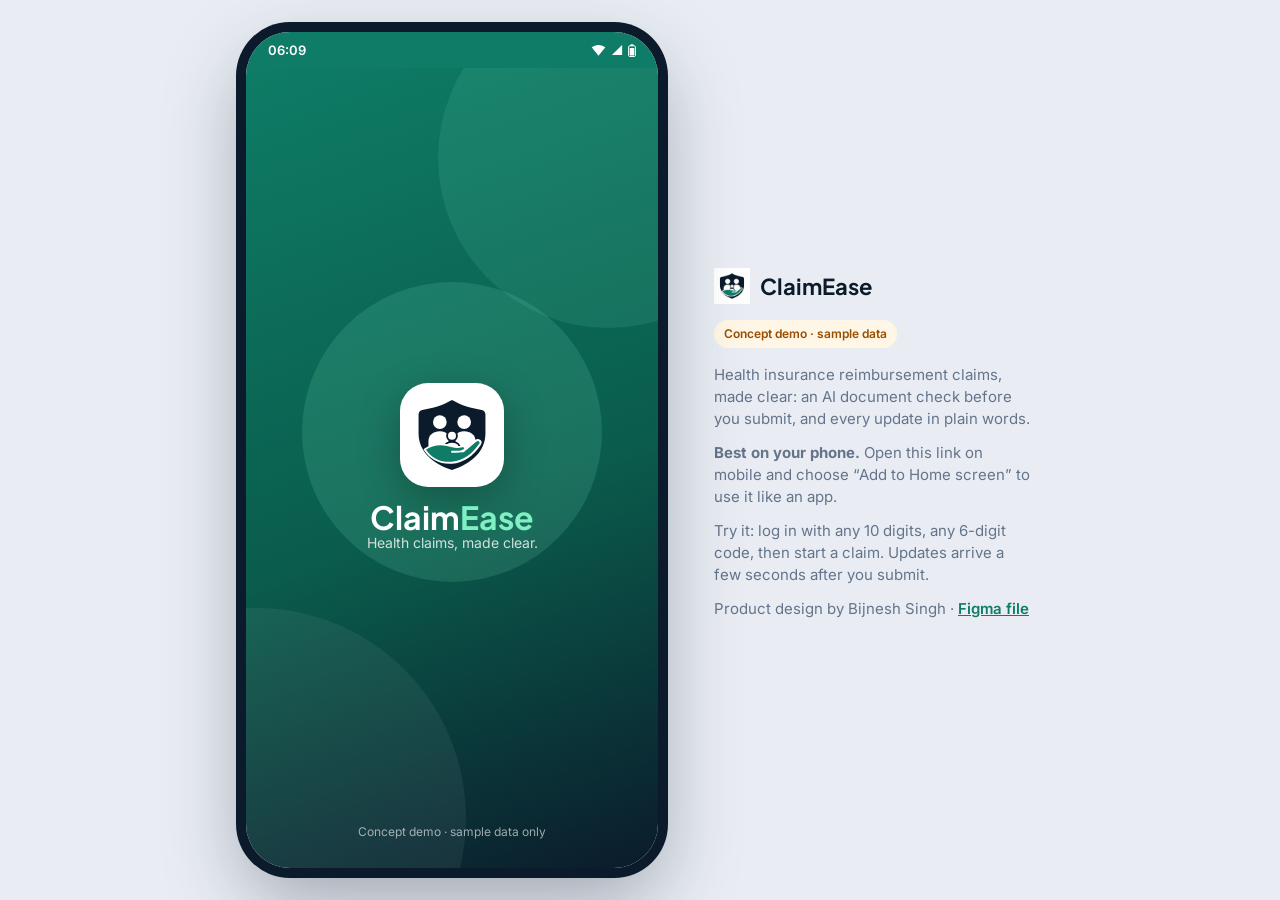
==== public/index.html @ 0f5207ca "Serve the demo from public/ with a Cloudflare config Move the site into public/ and add wrangler.jso" ====
<!DOCTYPE html>
<html lang="en">
<head>
<meta charset="utf-8">
<meta name="viewport" content="width=device-width, initial-scale=1, viewport-fit=cover">
<title>ClaimEase – Health claims, made clear (concept demo)</title>
<meta name="description" content="ClaimEase concept demo: file a health insurance reimbursement claim with an AI document check and plain-language updates. Product design case study by Bijnesh Singh. Sample data only.">
<meta name="theme-color" content="#FFFFFF">
<meta name="apple-mobile-web-app-capable" content="yes">
<meta name="mobile-web-app-capable" content="yes">
<meta name="apple-mobile-web-app-status-bar-style" content="default">
<meta name="apple-mobile-web-app-title" content="ClaimEase">
<meta property="og:title" content="ClaimEase – concept demo">
<meta property="og:description" content="Health claims, made clear. A product design case study by Bijnesh Singh.">
<meta property="og:image" content="icons/og.jpg">
<link rel="manifest" href="manifest.webmanifest">
<link rel="icon" type="image/png" sizes="192x192" href="icons/icon-192.png">
<link rel="apple-touch-icon" href="icons/apple-touch-icon.png">
<link rel="preconnect" href="https://fonts.googleapis.com">
<link rel="preconnect" href="https://fonts.gstatic.com" crossorigin>
<link href="https://fonts.googleapis.com/css2?family=Inter:wght@400;500;600;700&family=Plus+Jakarta+Sans:wght@600;700&display=swap" rel="stylesheet">
<link rel="stylesheet" href="styles.css">
</head>
<body>
<div id="stage">
  <div id="device">
    <div class="fake-status" aria-hidden="true"><span id="clk">11:26</span><span style="display:flex;gap:5px;align-items:center"><svg width="15" height="12" viewBox="0 0 24 20"><path d="M12 19.5L0.6 5.6C3.7 3 7.6 1.5 12 1.5s8.3 1.5 11.4 4.1z" fill="currentColor"/></svg><svg width="12" height="12" viewBox="0 0 20 20"><path d="M1.5 18.5h17v-17z" fill="currentColor"/></svg><svg width="8" height="13" viewBox="0 0 12 20"><rect x="3.5" y=".5" width="5" height="2.5" rx="1" fill="currentColor"/><rect x=".75" y="2.75" width="10.5" height="16.5" rx="2" fill="none" stroke="currentColor" stroke-width="1.5"/><rect x="2.5" y="6" width="7" height="11.5" rx="1" fill="currentColor"/></svg></span></div>
    <main id="view"></main>
  </div>
  <aside id="side">
    <div class="brand"><img src="icons/icon-192.png" width="36" height="36" alt="">ClaimEase</div>
    <span class="tag">Concept demo · sample data</span>
    <p>Health insurance reimbursement claims, made clear: an AI document check before you submit, and every update in plain words.</p>
    <p><b>Best on your phone.</b> Open this link on mobile and choose “Add to Home screen” to use it like an app.</p>
    <p>Try it: log in with any 10 digits, any 6-digit code, then start a claim. Updates arrive a few seconds after you submit.</p>
    <p class="small">Product design by Bijnesh Singh · <a href="https://www.figma.com/design/u7mRl43tPDWXc9V9dxMxQf" target="_blank" rel="noopener">Figma file</a></p>
  </aside>
</div>
<noscript>This demo needs JavaScript.</noscript>
<script src="app.js"></script>
</body>
</html>
---- public/styles.css ----
/* ClaimEase design system tokens (from Figma page 02) */
:root{
  --navy:#0B1B2B; --navy-800:#132A40; --teal:#0E7C66; --teal-800:#0A5C4C; --mint:#7EF0C4; --teal-50:#E8FAF3;
  --canvas:#F4F6FA; --surface:#FFFFFF; --subtle:#EEF2F7; --border:#E2E8F0; --border-strong:#CBD5E1;
  --text:#0B1B2B; --text-2:#64748B; --text-3:#94A3B8;
  --crit:#C8323A; --crit-bg:#FFF1F1; --warn:#9A4D00; --warn-bg:#FFF6E5; --info:#1D4ED8; --info-bg:#EEF4FF;
  --s1:4px; --s2:8px; --s3:12px; --s4:16px; --s5:20px; --s6:24px; --s8:32px;
  --r-sm:8px; --r-md:12px; --r-lg:16px; --r-xl:24px;
  --e1:0 1px 3px rgba(11,27,43,.08); --e2:0 4px 12px rgba(11,27,43,.10); --e3:0 12px 32px rgba(11,27,43,.16);
  --head:'Plus Jakarta Sans',Inter,system-ui,sans-serif; --body:Inter,system-ui,-apple-system,'Segoe UI',Roboto,sans-serif;
  --safe-b:env(safe-area-inset-bottom,0px); --safe-t:env(safe-area-inset-top,0px);
}
*{box-sizing:border-box;margin:0;padding:0;-webkit-tap-highlight-color:transparent}
html,body{height:100%}
body{font-family:var(--body);color:var(--text);background:var(--canvas);font-size:14px;line-height:20px;-webkit-font-smoothing:antialiased;overscroll-behavior:none}
button{font:inherit;color:inherit;border:none;background:none;cursor:pointer}
input{font:inherit;color:inherit}
h1,h2,h3{font-family:var(--head);letter-spacing:-.015em}
h1{font-size:24px;line-height:32px;font-weight:700}
h2{font-size:20px;line-height:28px;font-weight:600}
h3{font-size:17px;line-height:24px;font-weight:600}
.muted{color:var(--text-2)} .small{font-size:12px;line-height:16px} .strong{font-weight:600}
.over{font-size:11px;line-height:16px;font-weight:700;letter-spacing:.06em;text-transform:uppercase;color:var(--text-2)}

/* ---------- Shell: full screen on phones, phone frame on desktop ---------- */
#stage{min-height:100%;display:flex;justify-content:center;align-items:center}
#device{position:relative;width:100%;height:100dvh;background:var(--canvas);overflow:hidden;display:flex;flex-direction:column}
#side{display:none}
.fake-status{display:none}
@media (min-width:760px){
  body{background:#E9EDF3}
  #stage{gap:56px;padding:32px}
  #device{width:412px;height:min(880px,calc(100dvh - 64px));border-radius:44px;box-shadow:0 0 0 10px #0B1B2B,0 30px 80px rgba(11,27,43,.35)}
  .fake-status{display:flex;height:36px;flex:none;align-items:center;justify-content:space-between;padding:0 22px;font-size:13px;font-weight:600;background:inherit;z-index:5}
  #side{display:block;max-width:320px}
  #side .brand{display:flex;align-items:center;gap:10px;font-family:var(--head);font-size:22px;font-weight:700;margin-bottom:16px}
  #side p{color:var(--text-2);margin-bottom:12px;font-size:15px;line-height:22px}
  #side .tag{display:inline-block;background:var(--warn-bg);color:var(--warn);font-size:12px;font-weight:600;border-radius:999px;padding:4px 10px;margin-bottom:16px}
  #side a{color:var(--teal);font-weight:600}
}
#view{position:relative;flex:1;min-height:0}
.screen{position:absolute;inset:0;display:flex;flex-direction:column;background:var(--canvas)}
.screen.in-push{animation:pushIn .32s cubic-bezier(.2,.8,.2,1)}
.screen.in-pop{animation:popIn .32s cubic-bezier(.2,.8,.2,1)}
.screen.in-fade{animation:fadeIn .35s ease}
@keyframes pushIn{from{transform:translateX(28%);opacity:.4}to{transform:none;opacity:1}}
@keyframes popIn{from{transform:translateX(-18%);opacity:.4}to{transform:none;opacity:1}}
@keyframes fadeIn{from{opacity:0}to{opacity:1}}
@media (prefers-reduced-motion:reduce){.screen.in-push,.screen.in-pop{animation:fadeIn .2s ease}}

.content{flex:1;overflow-y:auto;-webkit-overflow-scrolling:touch;padding:var(--s4) var(--s4) var(--s6)}
.content.flush{padding:0}
.stack>*+*{margin-top:var(--s3)} .stack-lg>*+*{margin-top:var(--s4)}
.row{display:flex;align-items:center;gap:var(--s3)} .grow{flex:1;min-width:0}
.between{display:flex;justify-content:space-between;align-items:center;gap:var(--s3)}

/* App bar */
.appbar{flex:none;height:56px;display:flex;align-items:center;gap:4px;padding:0 8px 0 4px;background:var(--surface);border-bottom:1px solid var(--border)}
.appbar.root{padding:0 16px;gap:8px}
.appbar .title{flex:1;font-family:var(--head);font-size:17px;font-weight:600;white-space:nowrap;overflow:hidden;text-overflow:ellipsis}
.appbar .step{font-size:12px;color:var(--text-2);padding-right:8px}
.wordmark{font-family:var(--head);font-size:18px;font-weight:700;flex:1}
.wordmark span{color:var(--teal)}
.iconbtn{width:44px;height:44px;border-radius:22px;display:flex;align-items:center;justify-content:center;flex:none;position:relative}
.iconbtn:active{background:var(--subtle)}
.dot{position:absolute;top:10px;right:11px;width:8px;height:8px;border-radius:4px;background:var(--crit);border:2px solid #fff}
.avatar{width:36px;height:36px;border-radius:18px;background:var(--teal-50);color:var(--teal);display:flex;align-items:center;justify-content:center;font-weight:700;font-size:14px;flex:none}
.progress4{display:flex;gap:4px;padding:10px 16px 0;background:var(--canvas)}
.progress4 i{flex:1;height:4px;border-radius:2px;background:var(--border)}
.progress4 i.on{background:var(--teal)}

/* Buttons */
.btn{height:52px;border-radius:var(--r-md);display:flex;align-items:center;justify-content:center;gap:8px;font-weight:600;font-size:16px;padding:0 24px;width:100%;transition:transform .08s,background .15s}
.btn:active{transform:scale(.985)}
.btn.md{height:44px;font-size:14px;padding:0 16px}
.btn.primary{background:var(--teal);color:#fff} .btn.primary:active{background:var(--teal-800)}
.btn.secondary{background:var(--surface);border:1px solid var(--border-strong);color:var(--text)} .btn.secondary:active{background:var(--subtle)}
.btn.tertiary{background:none;color:var(--teal)} .btn.tertiary:active{background:var(--teal-50)}
.btn.mint{background:var(--mint);color:var(--navy)}
.btn:disabled{background:var(--border);color:var(--text-3);border-color:transparent;cursor:default;transform:none}
.link{color:var(--teal);font-weight:600}
.footer{flex:none;background:var(--surface);border-top:1px solid var(--border);padding:12px 16px calc(16px + var(--safe-b));box-shadow:var(--e2)}
.footer .btn+.btn{margin-top:8px}
.footnote{display:flex;gap:6px;align-items:flex-start;justify-content:center;font-size:12px;line-height:16px;color:var(--text-2);text-align:center;margin-bottom:10px}

/* Cards */
.card{background:var(--surface);border:1px solid var(--border);border-radius:var(--r-lg);padding:var(--s4);box-shadow:var(--e1)}
.card.tap{cursor:pointer;transition:transform .08s} .card.tap:active{transform:scale(.99)}
.hero{background:var(--navy);color:#fff;border-radius:var(--r-xl);padding:20px;position:relative;overflow:hidden}
.hero .pill{display:inline-block;background:rgba(255,255,255,.12);color:#fff;font-size:12px;font-weight:600;border-radius:999px;padding:4px 10px}
.hero h2{color:#fff;margin:12px 0 6px;font-size:22px}
.hero p{color:rgba(255,255,255,.75);max-width:62%}
.hero .art{position:absolute;right:-18px;top:-10px;width:150px;height:150px}
.chip{display:inline-flex;align-items:center;gap:4px;height:24px;padding:0 10px 0 8px;border-radius:999px;font-size:12px;font-weight:600;white-space:nowrap}
.chip.success{background:var(--teal-50);color:var(--teal)} .chip.warning{background:var(--warn-bg);color:var(--warn)}
.chip.critical{background:var(--crit-bg);color:var(--crit)} .chip.info{background:var(--info-bg);color:var(--info)}
.chip.neutral{background:var(--subtle);color:#475569} .chip.brand{background:var(--mint);color:var(--navy)}
.kv{display:grid;grid-template-columns:1fr 1fr;gap:12px}
.kv .k{font-size:12px;color:var(--text-2)} .kv .v{font-weight:600}
.bar{height:6px;border-radius:3px;background:var(--subtle);overflow:hidden} .bar i{display:block;height:100%;background:var(--teal);border-radius:3px}
.tag{display:inline-flex;align-items:center;height:28px;padding:0 12px;border-radius:999px;background:var(--info-bg);color:var(--info);font-size:12px;font-weight:600}
.empty{border:1px dashed var(--border-strong);border-radius:var(--r-lg);padding:24px;text-align:center;color:var(--text-2);background:var(--surface)}

/* Lists, docs */
.list>.item{display:flex;align-items:center;gap:12px;padding:14px 0;border-top:1px solid var(--border)}
.list>.item:first-child{border-top:none}
.thumb{width:44px;height:52px;border-radius:var(--r-sm);background:var(--subtle);display:flex;align-items:center;justify-content:center;flex:none;overflow:hidden}
.doc{background:var(--surface);border:1px solid var(--border);border-radius:var(--r-lg);padding:14px 16px}
.doc.check{background:var(--crit-bg);border-color:var(--crit)}
.doc.missing{border-style:dashed;border-color:var(--border-strong)}
.doc .actions{display:flex;gap:8px;margin-top:12px}
.sumtiles{display:grid;grid-template-columns:repeat(3,1fr);gap:8px}
.sumtiles div{border-radius:var(--r-md);padding:10px 4px;text-align:center}
.sumtiles b{display:block;font-family:var(--head);font-size:20px;line-height:28px}
.sumtiles span{font-size:12px;font-weight:600}
.aipill{display:inline-flex;align-items:center;gap:6px;background:var(--navy);color:#fff;border-radius:999px;padding:6px 12px;font-size:12px;font-weight:600}
.secthead{display:flex;align-items:center;gap:6px;margin:20px 0 8px}

/* Forms */
.field label{display:block;font-weight:600;margin-bottom:6px}
.input{height:52px;border:1px solid var(--border-strong);border-radius:var(--r-md);background:var(--surface);display:flex;align-items:center;gap:10px;padding:0 16px;transition:border-color .15s,box-shadow .15s}
.input:focus-within{border:2px solid var(--teal);box-shadow:0 0 0 3px rgba(14,124,102,.18)}
.input.error{border:2px solid var(--crit)}
.input input{border:none;outline:none;background:none;flex:1;min-width:0;font-size:16px}
.input .pre{color:var(--text-2);font-size:16px;font-weight:500}
.otp{display:flex;gap:8px}
.otp input{width:100%;height:56px;border:1px solid var(--border-strong);border-radius:var(--r-md);text-align:center;font-family:var(--head);font-size:20px;font-weight:600;background:var(--surface);outline:none}
.otp input:focus{border:2px solid var(--navy)}
.otp.error input{border:2px solid var(--crit);color:var(--crit)}
.otp.error{animation:shake .35s}
@keyframes shake{20%,60%{transform:translateX(-6px)}40%,80%{transform:translateX(6px)}}
.choice{display:flex;align-items:center;gap:12px;background:var(--surface);border:1px solid var(--border);border-radius:var(--r-lg);padding:14px 16px;cursor:pointer;width:100%;text-align:left}
.choice.on{background:var(--teal-50);border:2px solid var(--teal)}
.radio{width:22px;height:22px;border-radius:11px;border:2px solid var(--border-strong);flex:none;display:flex;align-items:center;justify-content:center}
.choice.on .radio{border:none;background:var(--teal)} .choice.on .radio:after{content:'';width:8px;height:8px;border-radius:4px;background:#fff}
.cbx{display:flex;gap:12px;align-items:flex-start;min-height:44px;cursor:pointer}
.cbx .box{width:22px;height:22px;border-radius:4px;border:2px solid var(--border-strong);flex:none;display:flex;align-items:center;justify-content:center;margin-top:1px;background:#fff}
.cbx.on .box{background:var(--teal);border-color:var(--teal)}

/* Timeline */
.tl{position:relative}
.tl .st{display:flex;gap:12px;position:relative;padding-bottom:18px}
.tl .st:last-child{padding-bottom:0}
.tl .st:not(:last-child):before{content:'';position:absolute;left:11px;top:26px;bottom:2px;width:2px;background:var(--border)}
.tl .st.done:not(:last-child):before{background:var(--teal)}
.tl .mk{width:24px;height:24px;border-radius:12px;flex:none;display:flex;align-items:center;justify-content:center;background:#fff;border:2px solid var(--border-strong);z-index:1}
.tl .done .mk{background:var(--teal);border-color:var(--teal)}
.tl .cur .mk{border:6px solid var(--teal);animation:pulse 1.8s infinite}
.tl .pause .mk{background:var(--warn-bg);border-color:var(--warn)}
@keyframes pulse{0%{box-shadow:0 0 0 0 rgba(14,124,102,.35)}70%{box-shadow:0 0 0 10px rgba(14,124,102,0)}100%{box-shadow:0 0 0 0 rgba(14,124,102,0)}}
.tl .cur .box,.tl .pause .box{background:var(--teal-50);border-radius:var(--r-md);padding:10px 12px;margin-top:4px}
.tl .pause .box{background:var(--warn-bg)}
.tl .up .t{color:var(--text-2);font-weight:500}

/* Claim header (dark) */
.claimhead{background:linear-gradient(135deg,#0B1B2B,#123349);color:#fff;border-radius:var(--r-xl);padding:18px}
.claimhead .id{font-family:var(--head);font-size:22px;font-weight:700}
.claimhead .sub{color:rgba(255,255,255,.7);font-size:13px}
.claimhead .boxes{display:grid;grid-template-columns:1fr 1fr;gap:8px;margin-top:14px}
.claimhead .boxes div{background:rgba(255,255,255,.08);border-radius:var(--r-md);padding:10px 12px}
.claimhead .boxes .k{font-size:12px;color:rgba(255,255,255,.65)} .claimhead .boxes .v{font-family:var(--head);font-size:18px;font-weight:700}
.banner{display:flex;gap:12px;border-radius:var(--r-md);padding:12px 14px;border-left:4px solid}
.banner.ok{background:var(--teal-50);border-color:var(--teal)} .banner.crit{background:var(--crit-bg);border-color:var(--crit)}
.banner.info{background:var(--info-bg);border-color:var(--info)}

/* Bottom nav */
.tabbar{flex:none;display:flex;background:var(--surface);border-top:1px solid var(--border);padding:6px 8px calc(6px + var(--safe-b))}
.tabbar button{flex:1;display:flex;flex-direction:column;align-items:center;gap:2px;font-size:12px;font-weight:600;color:var(--text-2);padding:4px 0}
.tabbar .pill{width:56px;height:30px;border-radius:15px;display:flex;align-items:center;justify-content:center;transition:background .2s}
.tabbar .on{color:var(--teal)} .tabbar .on .pill{background:var(--teal-50)}

/* Sheets, toast */
.scrim{position:absolute;inset:0;background:rgba(11,27,43,.55);z-index:20;animation:fadeIn .2s}
.sheet{position:absolute;left:0;right:0;bottom:0;z-index:21;background:var(--surface);border-radius:24px 24px 0 0;padding:12px 16px calc(24px + var(--safe-b));box-shadow:var(--e3);max-height:88%;overflow-y:auto;animation:up .32s cubic-bezier(.2,.8,.2,1)}
@keyframes up{from{transform:translateY(100%)}to{transform:none}}
.sheet .handle{width:40px;height:4px;border-radius:2px;background:var(--border-strong);margin:0 auto 12px}
.sheet .acts{display:flex;gap:12px;margin-top:20px}
.toast{position:absolute;left:12px;right:12px;top:calc(60px + var(--safe-t));z-index:30;background:var(--navy);color:#fff;border-radius:var(--r-md);padding:12px 14px;display:flex;gap:12px;align-items:center;box-shadow:var(--e2);animation:toastIn .35s cubic-bezier(.2,.8,.2,1);cursor:pointer}
.toast .a{color:var(--mint);font-weight:600;flex:none}
@keyframes toastIn{from{transform:translateY(-16px);opacity:0}to{transform:none;opacity:1}}
.offline{display:flex;align-items:center;gap:10px;background:var(--navy);color:#fff;padding:10px 16px;font-size:13px}

/* Splash, login */
.splash{background:linear-gradient(160deg,#0E7C66 0%,#0A5C4C 55%,#0B1B2B 100%);color:#fff;align-items:center;justify-content:center;text-align:center}
.splash .glow{position:absolute;border-radius:50%;background:var(--mint)}
.splash .tile{width:104px;height:104px;border-radius:28px;background:#fff;display:flex;align-items:center;justify-content:center;box-shadow:0 12px 40px rgba(0,0,0,.25);animation:pop .6s cubic-bezier(.2,1.4,.4,1)}
@keyframes pop{from{transform:scale(.6);opacity:0}to{transform:none;opacity:1}}
.splash .name{font-family:var(--head);font-size:32px;font-weight:700;margin-top:20px}
.splash .name span{color:var(--mint)}
.login-hero{flex:none;height:42%;background:linear-gradient(180deg,#E8FAF3,#EEF4FF);display:flex;flex-direction:column;align-items:center;justify-content:center;position:relative;overflow:hidden}
.login-hero .ring{position:absolute;width:280px;height:280px;border-radius:50%;background:rgba(126,240,196,.28)}
.login-hero .ring2{position:absolute;width:200px;height:200px;border-radius:50%;background:rgba(255,255,255,.7)}
.login-card{flex:1;background:var(--surface);border-radius:28px 28px 0 0;margin-top:-28px;position:relative;padding:28px 20px calc(16px + var(--safe-b));overflow-y:auto}
.trust{display:flex;gap:8px;justify-content:center;flex-wrap:wrap;margin-top:16px}
.trust span{background:var(--teal-50);color:var(--teal-800);font-size:12px;font-weight:600;border-radius:999px;padding:4px 10px}

/* Scan */
.camera{background:#0B1B2B;border-radius:var(--r-lg);height:300px;display:flex;align-items:center;justify-content:center;position:relative;overflow:hidden}
.camera .corner{position:absolute;width:28px;height:28px;border:3px solid var(--mint)}
.camera .scanline{position:absolute;left:12%;right:12%;height:2px;background:var(--mint);box-shadow:0 0 12px var(--mint);animation:scan 2.2s ease-in-out infinite}
@keyframes scan{0%,100%{top:18%}50%{top:80%}}
.caps{display:flex;gap:8px}
.flash{position:absolute;inset:0;background:#fff;animation:flash .3s forwards;pointer-events:none}
@keyframes flash{from{opacity:.9}to{opacity:0}}

/* AI checking */
.checking .spin{width:20px;height:20px;border-radius:10px;border:2.5px solid var(--teal-50);border-top-color:var(--teal);animation:spin .8s linear infinite;flex:none}
@keyframes spin{to{transform:rotate(360deg)}}
.scanbox{width:96px;height:96px;border-radius:24px;background:var(--teal-50);display:flex;align-items:center;justify-content:center;margin:12px auto 16px;position:relative;overflow:hidden}
.scanbox:after{content:'';position:absolute;left:0;right:0;height:3px;background:var(--teal);animation:scan2 1.4s ease-in-out infinite}
@keyframes scan2{0%,100%{top:15%}50%{top:82%}}

/* Chat */
.msgs{display:flex;flex-direction:column;gap:12px}
.msg{max-width:80%} .msg .b{padding:10px 12px;border-radius:4px 16px 16px 16px;background:var(--surface);border:1px solid var(--border)}
.msg.me{align-self:flex-end} .msg.me .b{background:var(--navy);color:#fff;border:none;border-radius:16px 4px 16px 16px}
.msg .t{font-size:11px;color:var(--text-3);margin-top:4px} .msg.me .t{text-align:right}
.qr{display:flex;flex-wrap:wrap;gap:8px}
.qr button{border:1px solid var(--teal);color:var(--teal);border-radius:999px;padding:6px 12px;font-size:13px;font-weight:600;background:var(--surface)}
.composer{flex:none;display:flex;gap:8px;align-items:center;padding:10px 12px calc(10px + var(--safe-b));background:var(--surface);border-top:1px solid var(--border)}
.composer .in{flex:1;height:44px;border-radius:22px;background:var(--canvas);display:flex;align-items:center;padding:0 16px}
.composer input{border:none;background:none;outline:none;flex:1;font-size:15px}
.send{width:44px;height:44px;border-radius:22px;background:var(--teal);display:flex;align-items:center;justify-content:center}
.faq{border-top:1px solid var(--border)} .faq summary{list-style:none;display:flex;justify-content:space-between;align-items:center;padding:14px 0;font-weight:600;cursor:pointer}
.faq summary::-webkit-details-marker{display:none} .faq p{padding:0 0 14px;color:var(--text-2)}
.faq[open] summary svg{transform:rotate(90deg)}
table.pay{width:100%;border-collapse:collapse;font-size:13px}
table.pay th{font-size:11px;text-transform:uppercase;letter-spacing:.05em;color:var(--text-2);text-align:right;font-weight:700;padding:8px 0 8px 12px}
table.pay th:first-child,table.pay td:first-child{text-align:left;padding-left:0}
table.pay td{padding:10px 0 10px 12px;border-top:1px solid var(--border);text-align:right;vertical-align:top;font-variant-numeric:tabular-nums}
table.pay .why{display:block;color:var(--crit);font-size:12px;line-height:16px;margin-top:4px}
table.pay tr.total td{font-weight:700;border-top:2px solid var(--border-strong)}
.stacked{display:flex;height:10px;border-radius:5px;overflow:hidden;gap:2px}
.legend{display:flex;flex-direction:column;gap:6px;margin-top:12px}
.legend .between i{display:inline-block;width:10px;height:10px;border-radius:3px;margin-right:8px;vertical-align:-1px}
.success-ic{width:88px;height:88px;border-radius:44px;background:var(--teal-50);display:flex;align-items:center;justify-content:center;margin:24px auto 16px;animation:pop .6s cubic-bezier(.2,1.4,.4,1)}
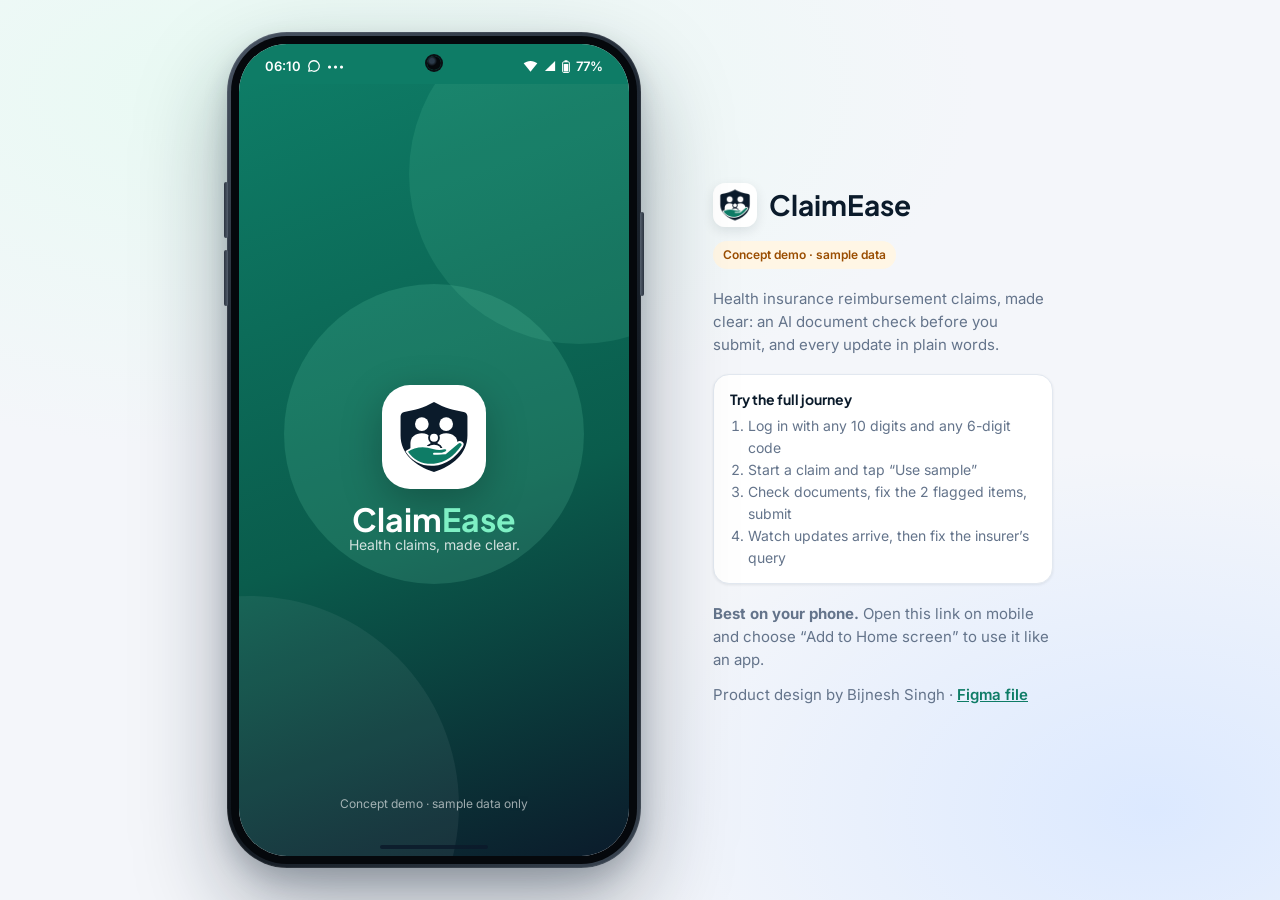
==== commit 392e1692: "Realistic phone frame and richer intro panel on desktop Replace the plain black outline with a moder" ====
--- a/public/index.html
+++ b/public/index.html
@@ -23,16 +23,20 @@
 </head>
 <body>
 <div id="stage">
-  <div id="device">
-    <div class="fake-status" aria-hidden="true"><span id="clk">11:26</span><span style="display:flex;gap:5px;align-items:center"><svg width="15" height="12" viewBox="0 0 24 20"><path d="M12 19.5L0.6 5.6C3.7 3 7.6 1.5 12 1.5s8.3 1.5 11.4 4.1z" fill="currentColor"/></svg><svg width="12" height="12" viewBox="0 0 20 20"><path d="M1.5 18.5h17v-17z" fill="currentColor"/></svg><svg width="8" height="13" viewBox="0 0 12 20"><rect x="3.5" y=".5" width="5" height="2.5" rx="1" fill="currentColor"/><rect x=".75" y="2.75" width="10.5" height="16.5" rx="2" fill="none" stroke="currentColor" stroke-width="1.5"/><rect x="2.5" y="6" width="7" height="11.5" rx="1" fill="currentColor"/></svg></span></div>
+  <div class="phone">
+    <span class="hw vol-up" aria-hidden="true"></span><span class="hw vol-down" aria-hidden="true"></span><span class="hw power" aria-hidden="true"></span>
+    <div id="device">
+    <div class="fake-status" aria-hidden="true"><span class="sb-left"><span id="clk">11:26</span><svg width="14" height="14" viewBox="0 0 24 24" fill="none" stroke="currentColor" stroke-width="2.2" stroke-linejoin="round"><path d="M12 3a9 9 0 0 0-7.8 13.5L3 21l4.6-1.2A9 9 0 1 0 12 3z"/></svg><span style="letter-spacing:1px;font-size:10px">•••</span></span><span class="punch"></span><span class="sb-right"><svg width="15" height="12" viewBox="0 0 24 20"><path d="M12 19.5L0.6 5.6C3.7 3 7.6 1.5 12 1.5s8.3 1.5 11.4 4.1z" fill="currentColor"/></svg><svg width="12" height="12" viewBox="0 0 20 20"><path d="M1.5 18.5h17v-17z" fill="currentColor"/></svg><svg width="8" height="13" viewBox="0 0 12 20"><rect x="3.5" y=".5" width="5" height="2.5" rx="1" fill="currentColor"/><rect x=".75" y="2.75" width="10.5" height="16.5" rx="2" fill="none" stroke="currentColor" stroke-width="1.5"/><rect x="2.5" y="6" width="7" height="11.5" rx="1" fill="currentColor"/></svg><span>77%</span></span></div>
     <main id="view"></main>
+    <span class="gesture" aria-hidden="true"></span>
+  </div>
   </div>
   <aside id="side">
-    <div class="brand"><img src="icons/icon-192.png" width="36" height="36" alt="">ClaimEase</div>
+    <div class="brand"><img src="icons/icon-192.png" width="44" height="44" alt="">ClaimEase</div>
     <span class="tag">Concept demo · sample data</span>
     <p>Health insurance reimbursement claims, made clear: an AI document check before you submit, and every update in plain words.</p>
+    <div class="tips"><b>Try the full journey</b><ol><li>Log in with any 10 digits and any 6-digit code</li><li>Start a claim and tap “Use sample”</li><li>Check documents, fix the 2 flagged items, submit</li><li>Watch updates arrive, then fix the insurer’s query</li></ol></div>
     <p><b>Best on your phone.</b> Open this link on mobile and choose “Add to Home screen” to use it like an app.</p>
-    <p>Try it: log in with any 10 digits, any 6-digit code, then start a claim. Updates arrive a few seconds after you submit.</p>
     <p class="small">Product design by Bijnesh Singh · <a href="https://www.figma.com/design/u7mRl43tPDWXc9V9dxMxQf" target="_blank" rel="noopener">Figma file</a></p>
   </aside>
 </div>
--- a/public/styles.css
+++ b/public/styles.css
@@ -27,16 +27,29 @@
 #device{position:relative;width:100%;height:100dvh;background:var(--canvas);overflow:hidden;display:flex;flex-direction:column}
 #side{display:none}
 .fake-status{display:none}
+.phone{display:contents}
+.hw,.gesture,.punch{display:none}
 @media (min-width:760px){
-  body{background:#E9EDF3}
-  #stage{gap:56px;padding:32px}
-  #device{width:412px;height:min(880px,calc(100dvh - 64px));border-radius:44px;box-shadow:0 0 0 10px #0B1B2B,0 30px 80px rgba(11,27,43,.35)}
-  .fake-status{display:flex;height:36px;flex:none;align-items:center;justify-content:space-between;padding:0 22px;font-size:13px;font-weight:600;background:inherit;z-index:5}
-  #side{display:block;max-width:320px}
-  #side .brand{display:flex;align-items:center;gap:10px;font-family:var(--head);font-size:22px;font-weight:700;margin-bottom:16px}
-  #side p{color:var(--text-2);margin-bottom:12px;font-size:15px;line-height:22px}
-  #side .tag{display:inline-block;background:var(--warn-bg);color:var(--warn);font-size:12px;font-weight:600;border-radius:999px;padding:4px 10px;margin-bottom:16px}
+  body{background:radial-gradient(1200px 600px at 20% 10%,#E8FAF3 0%,rgba(232,250,243,0) 60%),radial-gradient(900px 600px at 90% 90%,#DCE9FF 0%,rgba(220,233,255,0) 60%),#F4F6FA}
+  #stage{gap:72px;padding:32px;min-height:100dvh}
+  .phone{display:block;position:relative;flex:none;padding:12px;border-radius:60px;background:linear-gradient(145deg,#4A5564 0%,#1F2833 30%,#0E141B 70%,#3A4552 100%);box-shadow:0 0 0 1px rgba(255,255,255,.08) inset,0 40px 90px rgba(11,27,43,.35),0 12px 24px rgba(11,27,43,.18)}
+  .phone:before{content:'';position:absolute;inset:4px;border-radius:56px;background:#05080C}
+  #device{position:relative;width:390px;height:min(844px,calc(100dvh - 88px));border-radius:48px;z-index:1;--safe-b:16px}
+  .hw{display:block;position:absolute;width:4px;border-radius:2px;background:linear-gradient(90deg,#2B3440,#55606E)}
+  .vol-up{left:-3px;top:150px;height:56px}.vol-down{left:-3px;top:218px;height:56px}.power{right:-3px;top:180px;height:84px;background:linear-gradient(270deg,#2B3440,#55606E)}
+  .fake-status{display:flex;height:40px;flex:none;align-items:center;justify-content:space-between;padding:4px 26px 0;font-size:13px;font-weight:600;background:inherit;z-index:5;position:relative}
+  .sb-left,.sb-right{display:flex;align-items:center;gap:6px}
+  .punch{display:block;position:absolute;left:50%;top:12px;transform:translateX(-50%);width:14px;height:14px;border-radius:7px;background:radial-gradient(circle at 35% 35%,#2B3A4A 0 18%,#05080C 40%);box-shadow:0 0 0 2px #0B0F14}
+  .gesture{display:block;position:absolute;left:50%;bottom:7px;transform:translateX(-50%);width:108px;height:4px;border-radius:2px;background:#0B1B2B;opacity:.85;z-index:40;pointer-events:none}
+  #side{display:block;max-width:340px}
+  #side .brand{display:flex;align-items:center;gap:12px;font-family:var(--head);font-size:28px;font-weight:700;margin-bottom:14px}
+  #side .brand img{border-radius:12px;box-shadow:var(--e2)}
+  #side p{color:var(--text-2);margin-bottom:12px;font-size:15px;line-height:23px}
+  #side .tag{display:inline-block;background:var(--warn-bg);color:var(--warn);font-size:12px;font-weight:600;border-radius:999px;padding:4px 10px;margin-bottom:18px}
   #side a{color:var(--teal);font-weight:600}
+  #side .tips{background:#fff;border:1px solid var(--border);border-radius:16px;padding:14px 16px;margin:18px 0;box-shadow:var(--e1)}
+  #side .tips b{display:block;font-family:var(--head);color:var(--text);margin-bottom:6px}
+  #side .tips ol{margin:0;padding-left:18px;color:var(--text-2);font-size:14px;line-height:22px}
 }
 #view{position:relative;flex:1;min-height:0}
 .screen{position:absolute;inset:0;display:flex;flex-direction:column;background:var(--canvas)}
@@ -86,10 +99,10 @@
 /* Cards */
 .card{background:var(--surface);border:1px solid var(--border);border-radius:var(--r-lg);padding:var(--s4);box-shadow:var(--e1)}
 .card.tap{cursor:pointer;transition:transform .08s} .card.tap:active{transform:scale(.99)}
-.hero{background:var(--navy);color:#fff;border-radius:var(--r-xl);padding:20px;position:relative;overflow:hidden}
-.hero .pill{display:inline-block;background:rgba(255,255,255,.12);color:#fff;font-size:12px;font-weight:600;border-radius:999px;padding:4px 10px}
+.hero{background:var(--navy);color:#fff;border-radius:16px;padding:20px;position:relative;overflow:hidden}
+.hero .pill{display:inline-block;background:#16304A;color:#E2E8F0;font-size:12px;font-weight:600;border-radius:999px;padding:4px 10px}
 .hero h2{color:#fff;margin:12px 0 6px;font-size:22px}
-.hero p{color:rgba(255,255,255,.75);max-width:62%}
+.hero p{color:#CBD5E1;max-width:210px}
 .hero .art{position:absolute;right:-18px;top:-10px;width:150px;height:150px}
 .chip{display:inline-flex;align-items:center;gap:4px;height:24px;padding:0 10px 0 8px;border-radius:999px;font-size:12px;font-weight:600;white-space:nowrap}
 .chip.success{background:var(--teal-50);color:var(--teal)} .chip.warning{background:var(--warn-bg);color:var(--warn)}
@@ -146,22 +159,22 @@
 .tl .mk{width:24px;height:24px;border-radius:12px;flex:none;display:flex;align-items:center;justify-content:center;background:#fff;border:2px solid var(--border-strong);z-index:1}
 .tl .done .mk{background:var(--teal);border-color:var(--teal)}
 .tl .cur .mk{border:6px solid var(--teal);animation:pulse 1.8s infinite}
-.tl .pause .mk{background:var(--warn-bg);border-color:var(--warn)}
+.tl .pause .mk{background:#fff;border:6px solid var(--crit)}
 @keyframes pulse{0%{box-shadow:0 0 0 0 rgba(14,124,102,.35)}70%{box-shadow:0 0 0 10px rgba(14,124,102,0)}100%{box-shadow:0 0 0 0 rgba(14,124,102,0)}}
 .tl .cur .box,.tl .pause .box{background:var(--teal-50);border-radius:var(--r-md);padding:10px 12px;margin-top:4px}
-.tl .pause .box{background:var(--warn-bg)}
+.tl .pause .box{background:var(--crit-bg);color:var(--crit)}
 .tl .up .t{color:var(--text-2);font-weight:500}
 
 /* Claim header (dark) */
-.claimhead{background:linear-gradient(135deg,#0B1B2B,#123349);color:#fff;border-radius:var(--r-xl);padding:18px}
+.claimhead{background:linear-gradient(135deg,#0E6B58 0%,#0B2A34 60%,#0B1B2B 100%);color:#fff;border-radius:16px;padding:16px}
 .claimhead .id{font-family:var(--head);font-size:22px;font-weight:700}
 .claimhead .sub{color:rgba(255,255,255,.7);font-size:13px}
 .claimhead .boxes{display:grid;grid-template-columns:1fr 1fr;gap:8px;margin-top:14px}
-.claimhead .boxes div{background:rgba(255,255,255,.08);border-radius:var(--r-md);padding:10px 12px}
+.claimhead .boxes>div{background:rgba(255,255,255,.08);border-radius:var(--r-md);padding:10px 12px}
 .claimhead .boxes .k{font-size:12px;color:rgba(255,255,255,.65)} .claimhead .boxes .v{font-family:var(--head);font-size:18px;font-weight:700}
-.banner{display:flex;gap:12px;border-radius:var(--r-md);padding:12px 14px;border-left:4px solid}
-.banner.ok{background:var(--teal-50);border-color:var(--teal)} .banner.crit{background:var(--crit-bg);border-color:var(--crit)}
-.banner.info{background:var(--info-bg);border-color:var(--info)}
+.banner{display:flex;gap:12px;align-items:center;border-radius:12px;padding:14px;border:1px solid}
+.banner.ok{background:var(--teal-50);border-color:#C2F8E2} .banner.crit{background:var(--crit-bg);border-color:var(--crit)}
+.banner.info{background:var(--info-bg);border-color:#DCE9FF}
 
 /* Bottom nav */
 .tabbar{flex:none;display:flex;background:var(--surface);border-top:1px solid var(--border);padding:6px 8px calc(6px + var(--safe-b))}
@@ -180,7 +193,22 @@
 @keyframes toastIn{from{transform:translateY(-16px);opacity:0}to{transform:none;opacity:1}}
 .offline{display:flex;align-items:center;gap:10px;background:var(--navy);color:#fff;padding:10px 16px;font-size:13px}
 
-/* Splash, login */
+/* Splash, login (matches Figma 01 · Login) */
+.lg-hero{flex:1 1 470px;min-height:230px;max-height:470px;background:linear-gradient(180deg,#E8FAF3,#EEF4FF);display:flex;justify-content:center}
+.lg-card{flex:1;background:#fff;border-radius:28px 28px 0 0;margin-top:-28px;position:relative;padding:28px 24px calc(24px + var(--safe-b));box-shadow:0 -8px 24px rgba(11,27,43,.08);display:flex;flex-direction:column;gap:18px}
+.lg-card>*{flex:none}
+.lg-head{display:flex;flex-direction:column;gap:6px}
+.lg-title{font-size:28px;line-height:34px}
+.lg-field{display:flex;flex-direction:column;gap:4px;border:1.5px solid var(--navy);border-radius:12px;padding:10px 14px 12px;cursor:text}
+.lg-field.err{border-color:var(--crit)}
+.lg-label{font-size:12px;line-height:16px;font-weight:600}
+.lg-row{display:flex;align-items:center;gap:10px;height:22px}
+.lg-cc{display:flex;align-items:center;gap:4px;font-size:16px;line-height:22px;font-weight:600;white-space:nowrap}
+.lg-div{width:1px;height:22px;background:var(--border)}
+.lg-row input{border:none;outline:none;background:none;flex:1;min-width:0;font-size:16px;line-height:22px}
+.lg-row input::placeholder{color:var(--text-3)}
+.trust{display:flex;gap:12px;justify-content:center;flex-wrap:wrap}
+.trust span{background:var(--teal-50);color:var(--teal);font-size:12px;line-height:16px;font-weight:600;border-radius:999px;padding:6px 10px}
 .splash{background:linear-gradient(160deg,#0E7C66 0%,#0A5C4C 55%,#0B1B2B 100%);color:#fff;align-items:center;justify-content:center;text-align:center}
 .splash .glow{position:absolute;border-radius:50%;background:var(--mint)}
 .splash .tile{width:104px;height:104px;border-radius:28px;background:#fff;display:flex;align-items:center;justify-content:center;box-shadow:0 12px 40px rgba(0,0,0,.25);animation:pop .6s cubic-bezier(.2,1.4,.4,1)}
@@ -197,7 +225,7 @@
 /* Scan */
 .camera{background:#0B1B2B;border-radius:var(--r-lg);height:300px;display:flex;align-items:center;justify-content:center;position:relative;overflow:hidden}
 .camera .corner{position:absolute;width:28px;height:28px;border:3px solid var(--mint)}
-.camera .scanline{position:absolute;left:12%;right:12%;height:2px;background:var(--mint);box-shadow:0 0 12px var(--mint);animation:scan 2.2s ease-in-out infinite}
+.camera .scanline{position:absolute;left:20%;right:20%;height:2px;background:var(--mint);box-shadow:0 0 12px var(--mint);animation:scan 2.2s ease-in-out infinite}
 @keyframes scan{0%,100%{top:18%}50%{top:80%}}
 .caps{display:flex;gap:8px}
 .flash{position:absolute;inset:0;background:#fff;animation:flash .3s forwards;pointer-events:none}
@@ -234,3 +262,73 @@
 .legend{display:flex;flex-direction:column;gap:6px;margin-top:12px}
 .legend .between i{display:inline-block;width:10px;height:10px;border-radius:3px;margin-right:8px;vertical-align:-1px}
 .success-ic{width:88px;height:88px;border-radius:44px;background:var(--teal-50);display:flex;align-items:center;justify-content:center;margin:24px auto 16px;animation:pop .6s cubic-bezier(.2,1.4,.4,1)}
+
+/* Figma-matched components */
+.optrow{display:flex;align-items:center;gap:12px;width:100%;text-align:left;background:#fff;border:1px solid var(--border);border-radius:12px;padding:12px;box-shadow:var(--e1)}
+.optrow:active,.docrow:active{background:var(--subtle)}
+.optic{width:38px;height:38px;border-radius:19px;display:flex;align-items:center;justify-content:center;flex:none}
+.opt-t{display:block;font-size:15px;line-height:20px;font-weight:600}
+.opt-d{display:block;font-size:13px;line-height:18px;color:var(--text-2);margin-top:2px}
+.policy{background:#EFF4FF;border:1px solid #DCE9FF;border-radius:16px;padding:20px;display:flex;flex-direction:column;gap:14px}
+.pc-plan{font-family:var(--head);font-size:17px;line-height:22px;font-weight:600;margin-top:2px}
+.pc-v{font-size:15px;line-height:20px;font-weight:600;margin-top:2px}
+.pc-track{height:8px;border-radius:4px;background:#DCE9FF;overflow:hidden}.pc-track i{display:block;height:100%;background:var(--teal);border-radius:4px}
+.pc-chip{display:inline-flex;align-items:center;height:24px;padding:0 10px;border-radius:999px;background:#DCE9FF;color:var(--navy);font-size:12px;font-weight:600}
+.pchoice{display:flex;align-items:center;gap:12px;width:100%;text-align:left;background:#fff;border:1px solid var(--border);border-radius:12px;padding:12px 14px;box-shadow:var(--e1)}
+.pradio{width:20px;height:20px;border-radius:10px;border:2px solid #94A3B8;flex:none}
+.pchoice.on .pradio{border:6px solid var(--navy)}
+.docrow{display:flex;align-items:center;gap:12px;background:#fff;border:1px solid var(--border);border-radius:12px;padding:12px;box-shadow:var(--e1)}
+.docic{width:38px;height:38px;border-radius:10px;background:var(--subtle);display:flex;align-items:center;justify-content:center;flex:none}
+.stack[style*="--gap:8px"]>*+*{margin-top:8px}
+.camera{height:340px;border-radius:16px}
+.guide{position:absolute;left:18%;right:18%;top:7%;bottom:16%}
+.guide .c{position:absolute;width:26px;height:26px;border:3px solid var(--mint)}
+.guide .tl{top:0;left:0;border-right:0;border-bottom:0;border-radius:6px 0 0 0}.guide .tr{top:0;right:0;border-left:0;border-bottom:0;border-radius:0 6px 0 0}
+.guide .bl{bottom:0;left:0;border-right:0;border-top:0;border-radius:0 0 0 6px}.guide .br{bottom:0;right:0;border-left:0;border-top:0;border-radius:0 0 6px 0}
+.cam-hint{position:absolute;left:0;right:0;bottom:60px;text-align:center;color:#fff;font-size:12px;opacity:.9}
+.shutter{position:absolute;bottom:10px;left:50%;transform:translateX(-50%);width:44px;height:44px;border-radius:22px;border:3px solid #fff;display:flex;align-items:center;justify-content:center}
+.shutter span{width:32px;height:32px;border-radius:16px;background:#fff;display:block}
+.capthumb{width:56px;height:72px;border-radius:8px;overflow:hidden;background:#FBFAF6;border:1px solid var(--border);display:flex;align-items:center;justify-content:center}
+
+.infobox{background:#EFF4FF;border:1px solid #DCE9FF;border-radius:12px;padding:12px 14px;color:#334155}
+.scanbox{border-radius:48px}
+.goodcard{background:#fff;border:1px solid var(--border);border-radius:16px;padding:0 14px;box-shadow:var(--e1)}
+.goodrow{display:flex;align-items:center;gap:12px;padding:12px 0;border-top:1px solid var(--border)}
+.goodcard .goodrow:first-child{border-top:none}
+.goodrow .link{font-weight:600}
+.gcheck{width:22px;height:22px;border-radius:6px;background:var(--teal);display:flex;align-items:center;justify-content:center;flex:none}
+.bankcard{background:linear-gradient(135deg,#0E6B58 0%,#0B2A34 60%,#0B1B2B 100%);color:#fff;border-radius:16px;padding:18px}
+.bankic{width:38px;height:38px;border-radius:10px;background:rgba(255,255,255,.12);display:flex;align-items:center;justify-content:center}
+.banknum{font-family:var(--head);font-size:22px;font-weight:700;letter-spacing:.06em;margin:18px 0 12px}
+.bankok{display:flex;align-items:center;gap:8px;margin-top:14px;background:rgba(255,255,255,.08);border-radius:10px;padding:8px 12px;font-size:12px;font-weight:600;color:#E2E8F0}
+
+.success-ic{width:112px;height:112px;border-radius:56px;background:#E8FAF3}
+.success-ic span{width:76px;height:76px;border-radius:38px;background:var(--mint);display:flex;align-items:center;justify-content:center}
+.critbar{display:flex;align-items:center;gap:12px;width:100%;text-align:left;background:var(--crit);color:#fff;border-radius:12px;padding:14px}
+.critpill{display:flex;align-items:center;gap:8px;background:var(--crit);color:#fff;border-radius:10px;padding:10px 14px;font-weight:600;font-size:13px}
+.idpill{background:var(--mint);color:var(--navy);font-size:10px;font-weight:700;letter-spacing:.06em;border-radius:6px;padding:3px 6px}
+.claimhead .id{font-size:20px}
+.chip.onDark.info{background:#fff;color:var(--info)}.chip.onDark.critical{background:#fff;color:var(--crit)}.chip.onDark.success{background:var(--mint);color:var(--navy)}
+.pbar{height:4px;border-radius:2px;background:#C2F8E2;margin-top:8px;overflow:hidden}.pbar i{display:block;width:62%;height:100%;background:var(--teal)}
+.tl .cur .box{background:#EFF4FF;color:var(--text)}
+
+.fchip{height:32px;padding:0 14px;border-radius:999px;border:1px solid var(--border);background:#fff;font-size:13px;font-weight:600;color:var(--text)}
+.fchip.on{background:var(--navy);border-color:var(--navy);color:#fff}
+.hosp{width:56px;height:56px;border-radius:12px;background:linear-gradient(135deg,#E8FAF3,#DCE9FF);display:flex;align-items:center;justify-content:center;flex:none}
+.updcard{display:flex;gap:12px;align-items:flex-start;background:#fff;border:1px solid var(--border);border-radius:12px;padding:12px 14px;box-shadow:var(--e1);cursor:pointer}
+.updic{width:32px;height:32px;border-radius:16px;background:var(--canvas);display:flex;align-items:center;justify-content:center;flex:none}
+.helpband{height:120px;background:linear-gradient(135deg,#BDEFD9,#DCE9FF);position:relative;display:flex;align-items:center;justify-content:center}
+.helpav{width:72px;height:72px;border-radius:36px;background:var(--navy);color:var(--mint);font-family:var(--head);font-size:30px;font-weight:700;display:flex;align-items:center;justify-content:center;border:4px solid #fff}
+.helpdot{position:absolute;width:14px;height:14px;border-radius:7px;background:#22C55E;border:3px solid #fff;margin:52px 0 0 52px}
+.credhero{background:linear-gradient(180deg,#E8FAF3,#fff);border:1px solid #C2F8E2;border-radius:16px;padding:22px 16px}
+
+/* no visible scrollbars; content still scrolls where needed */
+*{scrollbar-width:none} *::-webkit-scrollbar{display:none}
+.btn,.footer,.appbar,.tabbar{flex-shrink:0}
+
+/* two buttons side by side in a footer: same height, same top, one line */
+.footer.duo{display:flex;gap:12px;align-items:stretch}
+.footer.duo .btn{flex:1 1 0;margin:0;padding:0 8px;white-space:nowrap;font-size:15px}
+.footer.duo .btn+.btn{margin-top:0}
+.claimhead .between{flex-wrap:wrap;row-gap:8px}
+.claimhead .idpill,.claimhead .id{white-space:nowrap}
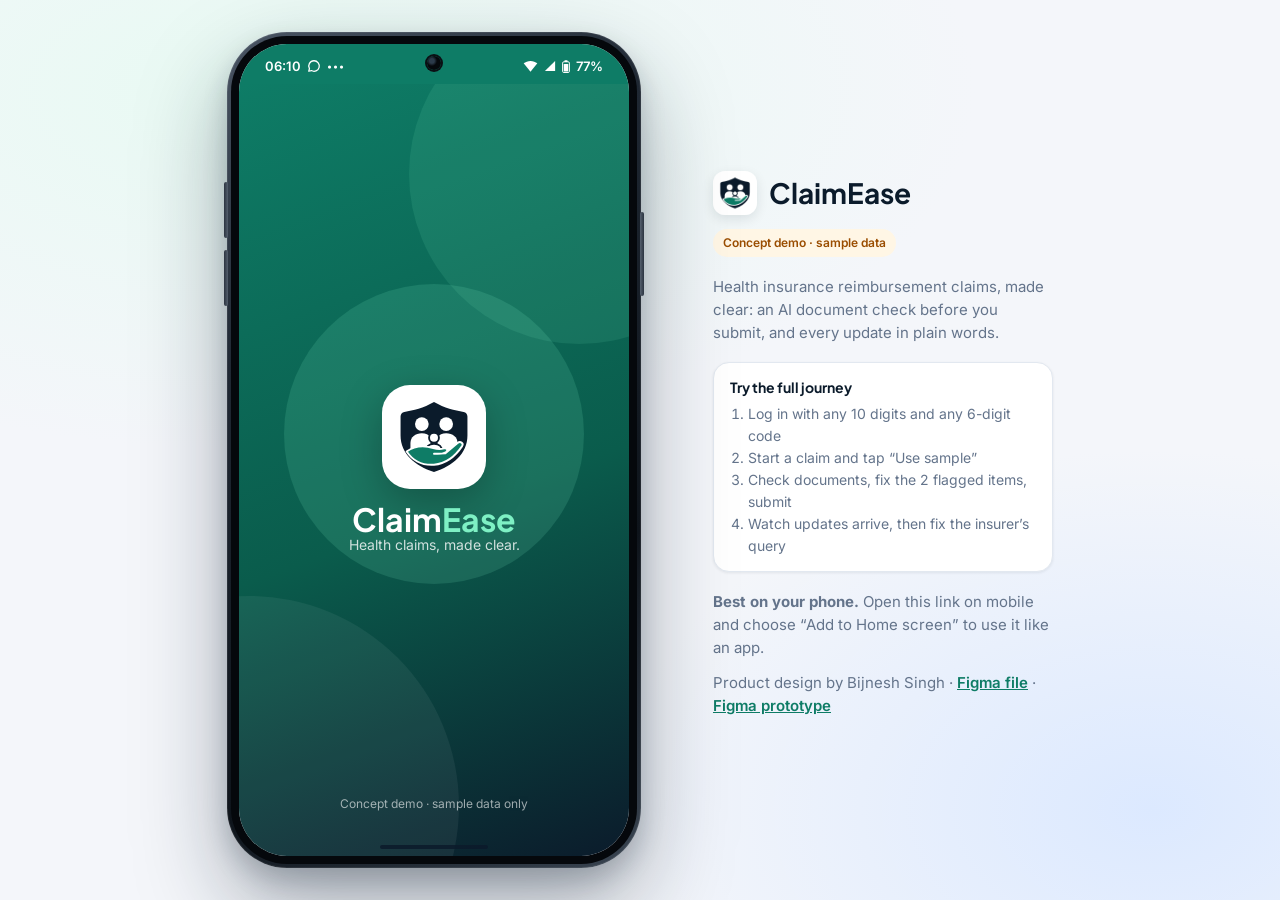
==== commit c85e39a2: "Add Figma prototype link to the desktop intro panel Co-Authored-By: Claude Opus 5.5 <noreply@anthrop" ====
--- a/public/index.html
+++ b/public/index.html
@@ -37,7 +37,7 @@
     <p>Health insurance reimbursement claims, made clear: an AI document check before you submit, and every update in plain words.</p>
     <div class="tips"><b>Try the full journey</b><ol><li>Log in with any 10 digits and any 6-digit code</li><li>Start a claim and tap “Use sample”</li><li>Check documents, fix the 2 flagged items, submit</li><li>Watch updates arrive, then fix the insurer’s query</li></ol></div>
     <p><b>Best on your phone.</b> Open this link on mobile and choose “Add to Home screen” to use it like an app.</p>
-    <p class="small">Product design by Bijnesh Singh · <a href="https://www.figma.com/design/u7mRl43tPDWXc9V9dxMxQf" target="_blank" rel="noopener">Figma file</a></p>
+    <p class="small">Product design by Bijnesh Singh · <a href="https://www.figma.com/design/u7mRl43tPDWXc9V9dxMxQf" target="_blank" rel="noopener">Figma file</a> · <a href="https://www.figma.com/proto/u7mRl43tPDWXc9V9dxMxQf/ClaimEase-%E2%80%93-Case-Study?node-id=90-302&amp;starting-point-node-id=90%3A302&amp;scaling=min-zoom&amp;content-scaling=fixed&amp;show-proto-sidebar=1&amp;page-id=0%3A1" target="_blank" rel="noopener">Figma prototype</a></p>
   </aside>
 </div>
 <noscript>This demo needs JavaScript.</noscript>
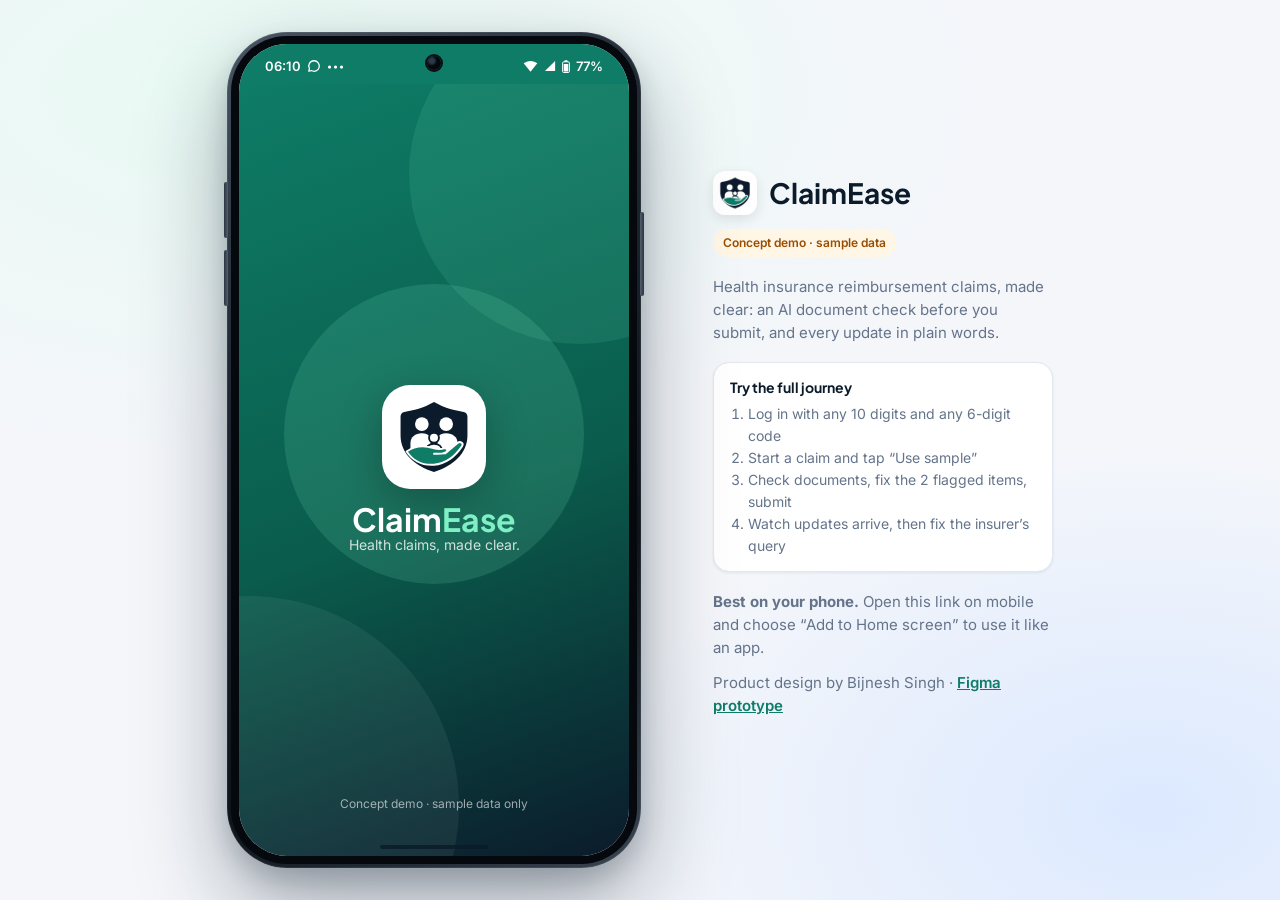
==== commit 8eec709c: "Keep only the Figma prototype link in the intro panel Co-Authored-By: Claude Opus 5.5 <noreply@anthr" ====
--- a/public/index.html
+++ b/public/index.html
@@ -37,7 +37,7 @@
     <p>Health insurance reimbursement claims, made clear: an AI document check before you submit, and every update in plain words.</p>
     <div class="tips"><b>Try the full journey</b><ol><li>Log in with any 10 digits and any 6-digit code</li><li>Start a claim and tap “Use sample”</li><li>Check documents, fix the 2 flagged items, submit</li><li>Watch updates arrive, then fix the insurer’s query</li></ol></div>
     <p><b>Best on your phone.</b> Open this link on mobile and choose “Add to Home screen” to use it like an app.</p>
-    <p class="small">Product design by Bijnesh Singh · <a href="https://www.figma.com/design/u7mRl43tPDWXc9V9dxMxQf" target="_blank" rel="noopener">Figma file</a> · <a href="https://www.figma.com/proto/u7mRl43tPDWXc9V9dxMxQf/ClaimEase-%E2%80%93-Case-Study?node-id=90-302&amp;starting-point-node-id=90%3A302&amp;scaling=min-zoom&amp;content-scaling=fixed&amp;show-proto-sidebar=1&amp;page-id=0%3A1" target="_blank" rel="noopener">Figma prototype</a></p>
+    <p class="small">Product design by Bijnesh Singh · <a href="https://www.figma.com/proto/u7mRl43tPDWXc9V9dxMxQf/ClaimEase-%E2%80%93-Case-Study?node-id=90-302&amp;starting-point-node-id=90%3A302&amp;scaling=min-zoom&amp;content-scaling=fixed&amp;show-proto-sidebar=1&amp;page-id=0%3A1" target="_blank" rel="noopener">Figma prototype</a></p>
   </aside>
 </div>
 <noscript>This demo needs JavaScript.</noscript>
